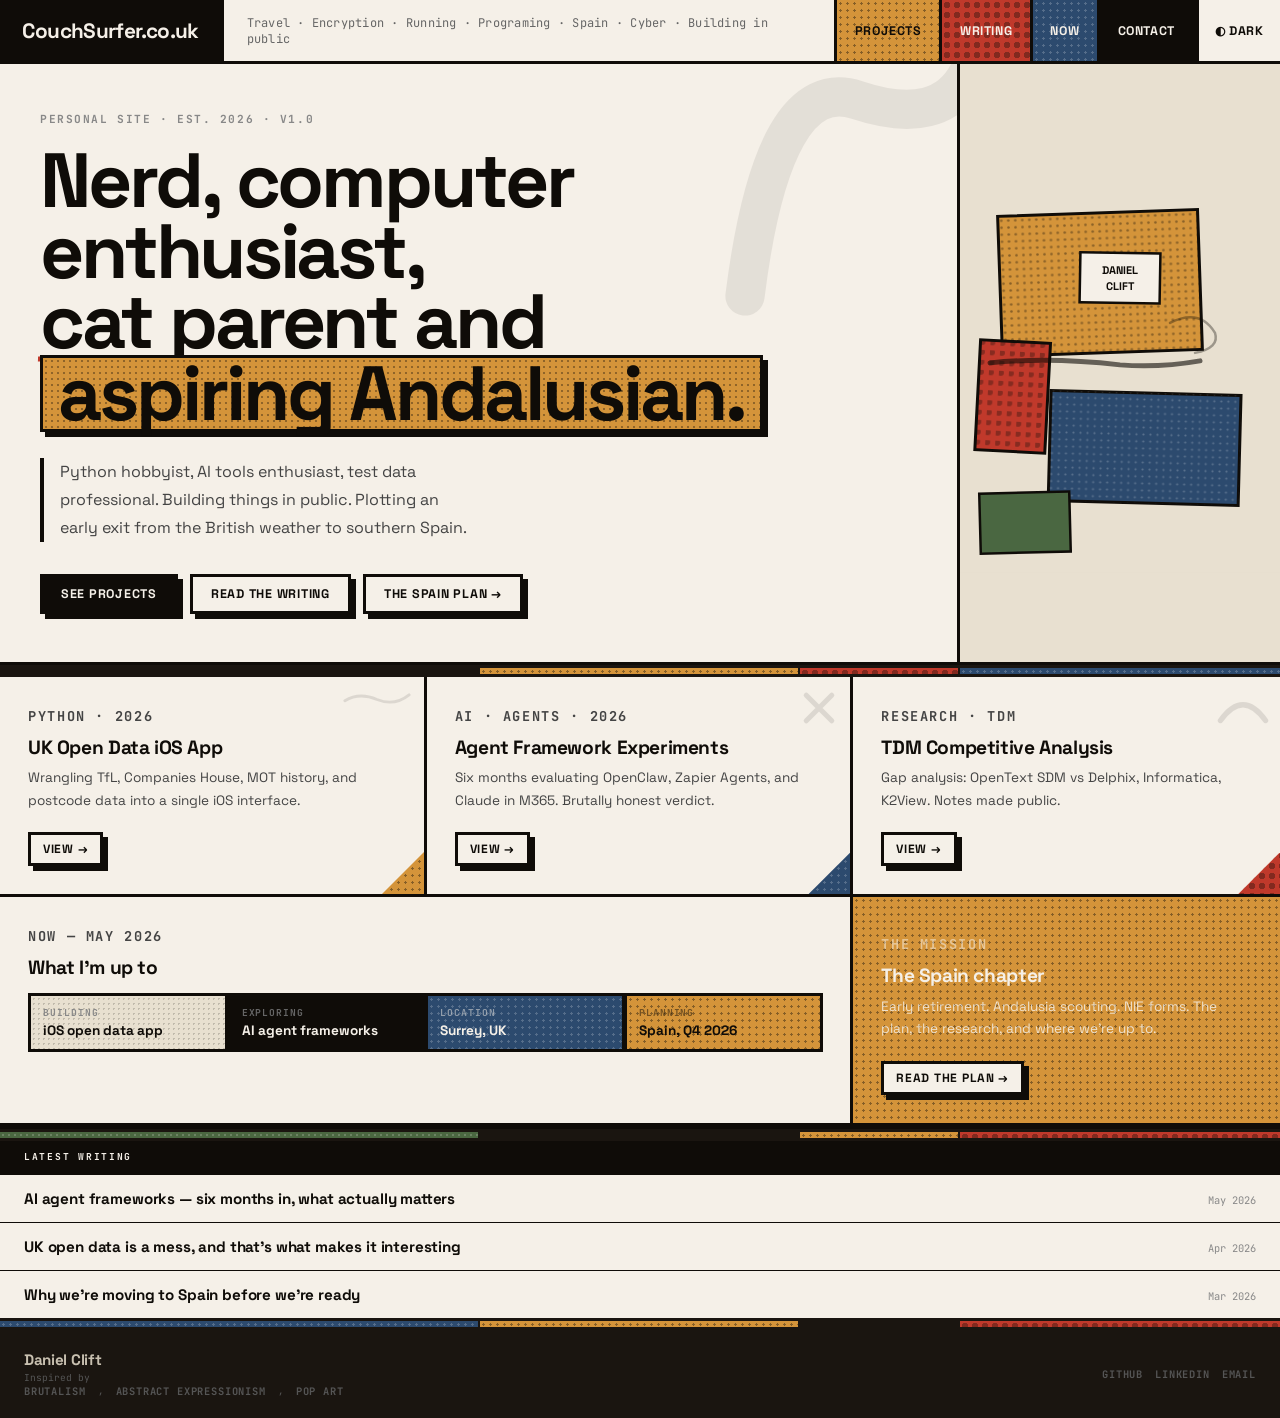
==== index.html @ bca0b0f8 "initial release" ====
<!DOCTYPE html>
<html lang="en">
<head>
<meta charset="UTF-8"><meta name="viewport" content="width=device-width,initial-scale=1">
<title>CouchSurfer.co.uk</title>
<link href="https://fonts.googleapis.com/css2?family=Space+Grotesk:wght@400;700;900&family=JetBrains+Mono:wght@400;700&display=swap" rel="stylesheet">
<style>
*,*::before,*::after{box-sizing:border-box;margin:0;padding:0}
:root{--ink:#0f0c08;--ink2:#333;--ink3:#444;--ink4:#666;--ink5:#888;--bg:#f5f0e8;--bg2:#e8e0d0;--red:#c0392b;--ochre:#d4943a;--slate:#2c4a6e;--sage:#4a6741;--border:3px solid var(--ink);--shadow:5px 5px 0 var(--ink);--shadow-lg:8px 8px 0 var(--ink);--chrome:#1a1510;--chrome-t:#c8c0b0;}
.dark{--ink:#f5f0e8;--ink2:#ccc;--ink3:#bbb;--ink4:#999;--ink5:#777;--bg:#0f0c08;--bg2:#1a1510;--border:3px solid #f5f0e8;--shadow:5px 5px 0 #f5f0e8;--shadow-lg:8px 8px 0 #f5f0e8;--chrome:#000000;--chrome-t:#a09880;}
body{background:var(--bg);color:var(--ink);font-family:'Space Grotesk',sans-serif;transition:background 0.2s,color 0.2s;}
.mono{font-family:'JetBrains Mono',monospace;}
.bd-o{background-color:var(--ochre);background-image:radial-gradient(circle,rgba(15,12,8,0.4) 1.4px,transparent 1.4px);background-size:7px 7px;}
.bd-r{background-color:var(--red);background-image:radial-gradient(circle,rgba(15,12,8,0.35) 3px,transparent 3px);background-size:10px 10px;}
.bd-s{background-color:var(--slate);background-image:radial-gradient(circle,rgba(255,255,255,0.2) 1.3px,transparent 1.3px);background-size:7px 7px;}
.bd-g{background-color:var(--sage);background-image:radial-gradient(circle,rgba(255,255,255,0.18) 1.2px,transparent 1.2px);background-size:6px 6px;}
.bd-raw{background-color:var(--bg2);background-image:radial-gradient(circle,rgba(15,12,8,0.18) 1px,transparent 1px);background-size:5px 5px;}
.dark .bd-raw{background-image:radial-gradient(circle,rgba(245,240,232,0.18) 1px,transparent 1px);}
/* nav */
header{border-bottom:var(--border);display:grid;grid-template-columns:auto 1fr auto;align-items:stretch;min-height:64px;background:var(--bg);}
.h-name{font-size:1.3rem;font-weight:900;letter-spacing:-0.03em;padding:0 1.4rem;border-right:var(--border);display:flex;align-items:center;background:var(--ink);color:var(--bg);}
.h-sub{display:flex;align-items:center;padding:0 1.4rem;font-size:0.75rem;color:var(--ink4);font-family:'JetBrains Mono',monospace;letter-spacing:0.02em;border-right:var(--border);}
nav{display:flex;}
nav a{display:flex;align-items:center;height:100%;padding:0 1.1rem;font-size:0.78rem;font-weight:700;letter-spacing:0.05em;text-transform:uppercase;text-decoration:none;color:var(--ink);border-right:var(--border);transition:opacity 0.1s;}
nav a:hover{opacity:0.72;}
nav a.n1{background-color:var(--ochre);background-image:radial-gradient(circle,rgba(15,12,8,0.4) 1.4px,transparent 1.4px);background-size:7px 7px;}
nav a.n2{background-color:var(--red);background-image:radial-gradient(circle,rgba(15,12,8,0.35) 3px,transparent 3px);background-size:10px 10px;color:#f5f0e8;}
nav a.n3{background-color:var(--slate);background-image:radial-gradient(circle,rgba(255,255,255,0.2) 1.3px,transparent 1.3px);background-size:7px 7px;color:#f5f0e8;}
nav a.n4{background:var(--sage);color:#f5f0e8;}
nav a.n5{background:var(--ink);color:var(--bg);}
.dm-btn{display:flex;align-items:center;height:100%;padding:0 1rem;font-size:0.78rem;font-weight:700;letter-spacing:0.06em;text-transform:uppercase;background:transparent;border:none;border-left:var(--border);color:var(--ink);cursor:pointer;font-family:'Space Grotesk',sans-serif;transition:background 0.1s,color 0.1s;}
.dm-btn:hover{background:var(--ink);color:var(--bg);}
/* divider + footer — fixed dark */
.divider{display:grid;grid-template-columns:3fr 2fr 1fr 2fr;height:12px;border-top:3px solid var(--chrome);border-bottom:3px solid var(--chrome);}
.divider div{border-right:2px solid var(--chrome);}
.divider div:last-child{border-right:none;}
footer{display:flex;align-items:center;justify-content:space-between;flex-wrap:wrap;gap:1rem;padding:1.25rem 1.5rem;background:var(--chrome);}
.dark footer{background:#0f0c08;}
.f-name{font-size:0.95rem;font-weight:900;letter-spacing:-0.02em;color:var(--chrome-t);}
.f-meta{font-family:'JetBrains Mono',monospace;font-size:0.6rem;color:#555;margin-top:2px;}
.f-links{display:flex;gap:12px;}
.f-links a{font-family:'JetBrains Mono',monospace;font-size:0.65rem;font-weight:700;text-transform:uppercase;letter-spacing:0.08em;color:#555;text-decoration:none;}
.f-links a:hover{color:var(--ochre);}
/* buttons */
.btn{font-size:0.78rem;font-weight:700;text-transform:uppercase;letter-spacing:0.06em;padding:9px 18px;border:var(--border);box-shadow:var(--shadow);cursor:pointer;text-decoration:none;display:inline-block;transition:transform 0.1s,box-shadow 0.1s;background:var(--bg);color:var(--ink);}
.btn:hover{transform:translate(-2px,-2px);box-shadow:var(--shadow-lg);}
.btn:active{transform:translate(4px,4px);box-shadow:1px 1px 0 var(--ink);}
.btn-fill{background:var(--ink);color:var(--bg);}
.btn-fill:hover{background:var(--red);color:#f5f0e8;border-color:var(--red);}
/* tags */
.tag{display:inline-block;font-family:'JetBrains Mono',monospace;font-size:0.6rem;font-weight:700;text-transform:uppercase;letter-spacing:0.1em;padding:2px 8px;border:2px solid var(--ink);}
.tag-o{background:var(--ochre);color:var(--ink);}
.tag-s{background:var(--slate);color:#f5f0e8;}
.tag-g{background:var(--sage);color:#f5f0e8;}
.tag-r{background:var(--red);color:#f5f0e8;}
.tag-ink{background:var(--ink);color:var(--bg);}
/* hero */
.hero{display:grid;grid-template-columns:1fr 320px;min-height:420px;border-bottom:var(--border);}
.hero-left{padding:3rem 2.5rem;border-right:var(--border);background:var(--bg);position:relative;overflow:hidden;}
.hero-left::before{content:'';position:absolute;top:-20px;right:-40px;width:280px;height:280px;opacity:0.07;background-image:url("data:image/svg+xml,%3Csvg xmlns='http://www.w3.org/2000/svg' viewBox='0 0 200 200'%3E%3Cpath d='M20 180 Q40 20 100 40 Q160 60 180 20' stroke='%230f0c08' stroke-width='28' fill='none' stroke-linecap='round'/%3E%3C/svg%3E");background-size:contain;background-repeat:no-repeat;}
.hero-eyebrow{font-family:'JetBrains Mono',monospace;font-size:0.7rem;font-weight:700;letter-spacing:0.14em;text-transform:uppercase;color:var(--ink5);margin-bottom:1.2rem;}
.hero-h1{font-size:clamp(3rem,6vw,5rem);font-weight:900;line-height:0.92;letter-spacing:-0.04em;margin-bottom:1.5rem;color:var(--ink);}
.hero-h1 .u{position:relative;display:inline-block;}
.hero-h1 .u::after{content:'';position:absolute;bottom:-4px;left:-2px;right:-2px;height:5px;background:var(--red);transform:skewX(-3deg) rotate(-0.5deg);}
.hero-mark{display:inline-block;background-color:var(--ochre);background-image:radial-gradient(circle,rgba(15,12,8,0.35) 1.3px,transparent 1.3px);background-size:6px 6px;border:var(--border);padding:0 0.2em;box-shadow:var(--shadow);position:relative;top:-2px;color:var(--ink);}
.hero-body{font-size:1rem;line-height:1.75;color:var(--ink3);max-width:440px;margin-bottom:2rem;border-left:4px solid var(--ink);padding-left:1rem;}
.btn-row{display:flex;gap:12px;flex-wrap:wrap;}
.hero-right{position:relative;overflow:hidden;min-height:420px;background:var(--bg2);}
/* grid */
.grid{display:grid;grid-template-columns:repeat(3,1fr);border-bottom:var(--border);}
.cell{border-right:var(--border);border-bottom:var(--border);padding:1.75rem;background:var(--bg);position:relative;overflow:hidden;}
.cell:nth-child(3n){border-right:none;}
.cell-label{font-family:'JetBrains Mono',monospace;font-size:0.62rem;font-weight:700;letter-spacing:0.12em;text-transform:uppercase;color:var(--ink5);margin-bottom:0.6rem;}
.cell h2{font-size:1.2rem;font-weight:900;letter-spacing:-0.02em;line-height:1.1;margin-bottom:0.6rem;color:var(--ink);}
.cell p{font-size:0.85rem;line-height:1.65;color:var(--ink3);}
.corner-tri{position:absolute;bottom:-1px;right:-1px;width:44px;height:44px;clip-path:polygon(100% 0,100% 100%,0 100%);}
.cell-wide{grid-column:1/3;border-right:var(--border);}
.now-row{display:grid;grid-template-columns:repeat(4,1fr);margin-top:1rem;}
.now-item{border:var(--border);margin:-1px -1px 0 0;padding:10px 12px;position:relative;overflow:hidden;}
.now-k{font-family:'JetBrains Mono',monospace;font-size:0.6rem;font-weight:700;text-transform:uppercase;letter-spacing:0.1em;color:var(--ink5);margin-bottom:3px;}
.now-v{font-size:0.85rem;font-weight:700;color:var(--ink);}
.ni-ink{background:var(--ink);}
.ni-ink .now-k{color:var(--ink4);}
.ni-ink .now-v{color:var(--bg);}
.ni-slate .now-k{color:rgba(245,240,232,0.5);}
.ni-slate .now-v{color:#f5f0e8;}
.ni-ochre .now-k{color:rgba(15,12,8,0.5);}
.cell-spain{border-right:none;padding:0;position:relative;overflow:hidden;}
.cell-spain-inner{position:relative;z-index:1;padding:1.75rem;}
.cell-spain h2{color:#f5f0e8;}
.cell-spain p{color:rgba(245,240,232,0.85);font-size:0.85rem;line-height:1.65;margin-top:0.5rem;}
/* writing */
.sec-horiz{padding:9px 1.5rem;font-size:0.6rem;font-weight:700;letter-spacing:0.18em;text-transform:uppercase;color:var(--bg);background:var(--ink);border-bottom:var(--border);font-family:'JetBrains Mono',monospace;}
.post{display:flex;align-items:baseline;justify-content:space-between;gap:1rem;padding:14px 1.5rem;border-bottom:1.5px solid var(--ink);cursor:pointer;transition:background 0.1s;background:var(--bg);}
.post:last-child{border-bottom:none;}
.post:hover{background:var(--bg2);}
.post-t{font-size:0.95rem;font-weight:700;letter-spacing:-0.01em;color:var(--ink);}
.post-d{font-family:'JetBrains Mono',monospace;font-size:0.65rem;color:var(--ink5);white-space:nowrap;}
/* == responsive == */
html{background:#f5f0e8;}
html.dark{background:#0f0c08;}
body{max-width:1440px;margin:0 auto;}
@media(max-width:960px){header{grid-template-columns:auto 1fr;}.h-sub{display:none;}}
@media(max-width:768px){
  .hero{grid-template-columns:1fr;min-height:0;}
  .hero-right{display:none;}
  .grid{grid-template-columns:repeat(2,1fr);}
  .cell:nth-child(3n){border-right:var(--border);}
  .cell:nth-child(2n){border-right:none;}
  .cell-wide,.cell-spain{grid-column:1/3;}
}
@media(max-width:640px){
  header{display:flex;flex-wrap:wrap;}
  .h-name{flex:0 0 100%;border-right:none;border-bottom:var(--border);padding:1rem 1.4rem;}
  nav{flex:0 0 100%;overflow-x:auto;scrollbar-width:none;-webkit-overflow-scrolling:touch;}
  nav::-webkit-scrollbar{display:none;}
  nav a{height:44px;white-space:nowrap;flex-shrink:0;}
  .dm-btn{flex-shrink:0;}
  .hero-h1{font-size:clamp(2rem,8vw,3rem);}
  .grid{grid-template-columns:1fr;}
  .cell,.cell-wide,.cell-spain{grid-column:auto;border-right:none;}
  .cell:nth-child(3n){border-right:none;}
  .now-row{grid-template-columns:repeat(2,1fr);}
  .post{flex-direction:column;gap:4px;}
  .post-d{white-space:normal;}
}
</style>
</head>
<body>
<header>
  <div class="h-name"><a href="index.html" style="color:inherit;text-decoration:none;">CouchSurfer.co.uk</a></div>
  <div class="h-sub">Travel · Encryption · Running · Programing · Spain · Cyber · Building in public</div>
  <nav>
    <a href="projects.html" class="n1">Projects</a>
    <a href="writing.html" class="n2">Writing</a>
    <a href="now.html" class="n3">Now</a>
    <!-- <a href="spain.html" class="n4">Spain</a> -->
    <a href="about.html" class="n5">Contact</a>
    <button class="dm-btn" id="dmb" onclick="toggleDark()">&#9680; Dark</button>
  </nav>
</header>

<section class="hero">
  <div class="hero-left">
    <p class="hero-eyebrow">Personal site · Est. 2026 · v1.0</p>
    <h1 class="hero-h1">Nerd, computer enthusiast,<br><span class="u">cat</span> parent and<br><span class="hero-mark">aspiring Andalusian.</span></h1>
    <p class="hero-body">Python hobbyist, AI tools enthusiast, test data professional. Building things in public. Plotting an early exit from the British weather to southern Spain.</p>
    <div class="btn-row">
      <a href="projects.html" class="btn btn-fill">See projects</a>
      <a href="writing.html" class="btn">Read the writing</a>
      <a href="spain.html" class="btn">The Spain plan →</a>
    </div>
  </div>
  <div class="hero-right">
    <svg viewBox="0 0 320 420" xmlns="http://www.w3.org/2000/svg" style="position:absolute;inset:0;width:100%;height:100%;">
      <defs>
        <pattern id="po" x="0" y="0" width="7" height="7" patternUnits="userSpaceOnUse"><circle cx="1.5" cy="1.5" r="1.3" fill="rgba(15,12,8,0.38)"/></pattern>
        <pattern id="ps" x="0" y="0" width="7" height="7" patternUnits="userSpaceOnUse"><circle cx="1.5" cy="1.5" r="1.1" fill="rgba(255,255,255,0.22)"/></pattern>
        <pattern id="pr" x="0" y="0" width="10" height="10" patternUnits="userSpaceOnUse"><circle cx="2" cy="2" r="3" fill="rgba(15,12,8,0.32)"/></pattern>
      </defs>
      <rect width="320" height="420" fill="#e8e0d0"/>
      <g transform="rotate(-2 140 130)"><rect x="40" y="60" width="200" height="140" fill="#d4943a" stroke="#0f0c08" stroke-width="3"/><rect x="40" y="60" width="200" height="140" fill="url(#po)"/></g>
      <g transform="rotate(1.5 180 280)"><rect x="90" y="240" width="190" height="110" fill="#2c4a6e" stroke="#0f0c08" stroke-width="3"/><rect x="90" y="240" width="190" height="110" fill="url(#ps)"/></g>
      <g transform="rotate(3 80 200)"><rect x="20" y="190" width="70" height="110" fill="#c0392b" stroke="#0f0c08" stroke-width="3"/><rect x="20" y="190" width="70" height="110" fill="url(#pr)"/></g>
      <path d="M30 210 Q90 204 160 212 Q200 215 240 208" fill="none" stroke="#0f0c08" stroke-width="5" stroke-linecap="round" opacity="0.6"/>
      <rect x="120" y="100" width="80" height="50" fill="#f5f0e8" stroke="#0f0c08" stroke-width="2.5" transform="rotate(1 160 125)"/>
      <text x="160" y="121" font-family="'Space Grotesk',sans-serif" font-size="11" font-weight="900" fill="#0f0c08" text-anchor="middle">DANIEL</text>
      <text x="160" y="137" font-family="'Space Grotesk',sans-serif" font-size="11" font-weight="900" fill="#0f0c08" text-anchor="middle">CLIFT</text>
      <g transform="rotate(-1.5 55 370)"><rect x="20" y="340" width="90" height="60" fill="#4a6741" stroke="#0f0c08" stroke-width="2.5"/></g>
      <path d="M210 170 Q240 155 255 180 Q260 195 235 200" fill="none" stroke="#0f0c08" stroke-width="2.5" stroke-linecap="round" opacity="0.35"/>
    </svg>
  </div>
</section>

<div class="divider"><div style="background:var(--chrome);"></div><div class="bd-o"></div><div class="bd-r"></div><div class="bd-s"></div></div>

<div class="grid">
  <div class="cell">
    <div class="corner-tri bd-o"></div>
    <svg style="position:absolute;top:12px;right:12px;width:70px;opacity:0.1;" viewBox="0 0 120 30" xmlns="http://www.w3.org/2000/svg"><path d="M5 20 Q30 5 60 18 Q90 30 115 10" fill="none" stroke="#0f0c08" stroke-width="5" stroke-linecap="round"/></svg>
    <p class="cell-label">Python · 2026</p>
    <h2>UK Open Data iOS App</h2>
    <p>Wrangling TfL, Companies House, MOT history, and postcode data into a single iOS interface.</p>
    <a href="projects.html" class="btn" style="margin-top:1.25rem;font-size:0.75rem;padding:6px 12px;">View →</a>
  </div>
  <div class="cell">
    <div class="corner-tri bd-s"></div>
    <svg style="position:absolute;top:14px;right:14px;width:34px;opacity:0.1;" viewBox="0 0 40 40" xmlns="http://www.w3.org/2000/svg"><path d="M5 5 L35 35 M35 5 L5 35" stroke="#0f0c08" stroke-width="6" stroke-linecap="round"/></svg>
    <p class="cell-label">AI · Agents · 2026</p>
    <h2>Agent Framework Experiments</h2>
    <p>Six months evaluating OpenClaw, Zapier Agents, and Claude in M365. Brutally honest verdict.</p>
    <a href="projects.html" class="btn" style="margin-top:1.25rem;font-size:0.75rem;padding:6px 12px;">View →</a>
  </div>
  <div class="cell">
    <div class="corner-tri bd-r"></div>
    <svg style="position:absolute;top:12px;right:10px;width:54px;opacity:0.1;" viewBox="0 0 60 40" xmlns="http://www.w3.org/2000/svg"><path d="M5 35 Q30 0 55 35" fill="none" stroke="#0f0c08" stroke-width="6" stroke-linecap="round"/></svg>
    <p class="cell-label">Research · TDM</p>
    <h2>TDM Competitive Analysis</h2>
    <p>Gap analysis: OpenText SDM vs Delphix, Informatica, K2View. Notes made public.</p>
    <a href="projects.html" class="btn" style="margin-top:1.25rem;font-size:0.75rem;padding:6px 12px;">View →</a>
  </div>

  <div class="cell cell-wide">
    <p class="cell-label">Now — May 2026</p>
    <h2>What I'm up to</h2>
    <div class="now-row">
      <div class="now-item bd-raw"><div class="now-k">Building</div><div class="now-v">iOS open data app</div></div>
      <div class="now-item ni-ink"><div class="now-k">Exploring</div><div class="now-v">AI agent frameworks</div></div>
      <div class="now-item ni-slate bd-s"><div class="now-k">Location</div><div class="now-v">Surrey, UK</div></div>
      <div class="now-item ni-ochre bd-o"><div class="now-k">Planning</div><div class="now-v">Spain, Q4 2026</div></div>
    </div>
  </div>
  <div class="cell cell-spain">
    <div class="bd-o" style="position:absolute;inset:0;"></div>
    <div class="cell-spain-inner">
      <p class="cell-label" style="color:rgba(245,240,232,0.55);">The mission</p>
      <h2>The Spain chapter</h2>
      <p>Early retirement. Andalusia scouting. NIE forms. The plan, the research, and where we're up to.</p>
      <a href="spain.html" class="btn" style="margin-top:1.25rem;font-size:0.75rem;padding:6px 12px;background:#f5f0e8;color:#0f0c08;border-color:#0f0c08;">Read the plan →</a>
    </div>
  </div>
</div>

<div class="divider"><div class="bd-g"></div><div style="background:var(--chrome);"></div><div class="bd-o"></div><div class="bd-r"></div></div>

<section>
  <div class="sec-horiz">Latest writing</div>
  <div class="post"><span class="post-t">AI agent frameworks — six months in, what actually matters</span><span class="post-d">May 2026</span></div>
  <div class="post"><span class="post-t">UK open data is a mess, and that's what makes it interesting</span><span class="post-d">Apr 2026</span></div>
  <div class="post"><span class="post-t">Why we're moving to Spain before we're ready</span><span class="post-d">Mar 2026</span></div>
</section>

<div class="divider"><div class="bd-s"></div><div class="bd-o"></div><div style="background:var(--chrome);"></div><div class="bd-r"></div></div>

<footer>
  <div>
    <div class="f-name">Daniel Clift</div>
    <div class="f-meta">Inspired by <span class="f-links"><a href="https://en.wikipedia.org/wiki/Brutalist_architecture">Brutalism</a>, <a href="https://en.wikipedia.org/wiki/Abstract_expressionism">Abstract expressionism</a>, <a href="https://en.wikipedia.org/wiki/Pop_art">Pop art</a></span></div>
  </div>
  <div class="f-links"><a href="https://github.com/moomindc?tab=repositories">GitHub</a><a href="https://www.linkedin.com/in/danielclift/">LinkedIn</a><a href="mailto:dan@couchsurfer.co.uk">Email</a></div>
</footer>

<script>function toggleDark(){const d=document.body.classList.toggle('dark');document.documentElement.classList.toggle('dark',d);document.getElementById('dmb').textContent=d?'◑ Light':'◐ Dark';}</script>
</body>
</html>
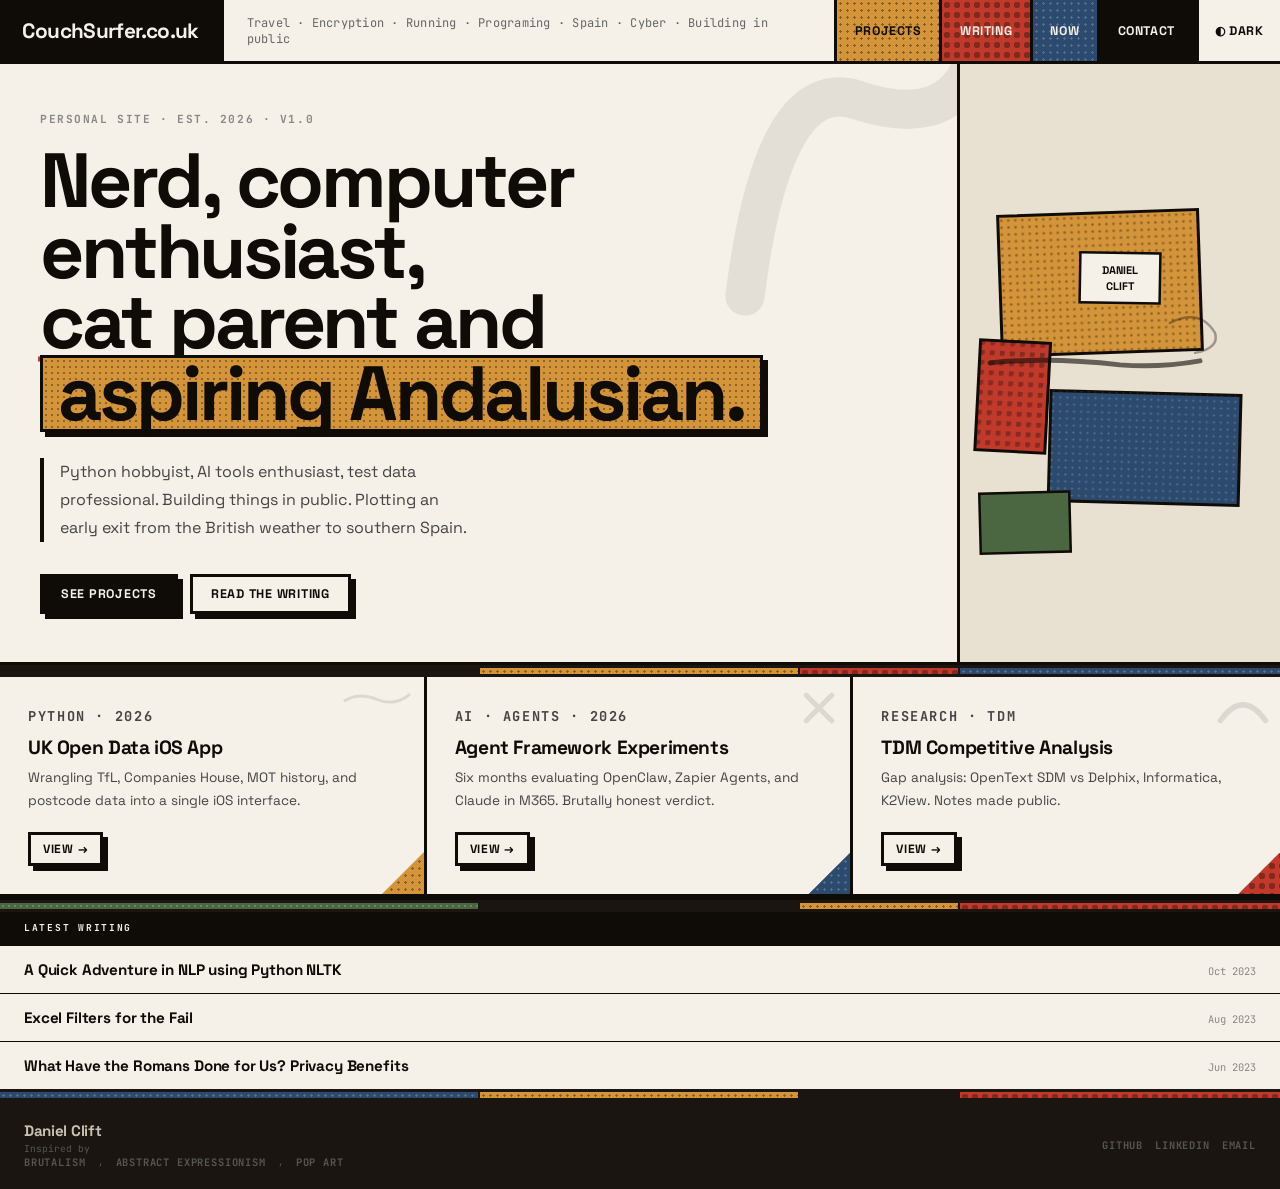
==== commit f3bd6a9d: "index.html" ====
--- a/index.html
+++ b/index.html
@@ -148,7 +148,6 @@
     <div class="btn-row">
       <a href="projects.html" class="btn btn-fill">See projects</a>
       <a href="writing.html" class="btn">Read the writing</a>
-      <a href="spain.html" class="btn">The Spain plan →</a>
     </div>
   </div>
   <div class="hero-right">
@@ -200,34 +199,15 @@
     <a href="projects.html" class="btn" style="margin-top:1.25rem;font-size:0.75rem;padding:6px 12px;">View →</a>
   </div>
 
-  <div class="cell cell-wide">
-    <p class="cell-label">Now — May 2026</p>
-    <h2>What I'm up to</h2>
-    <div class="now-row">
-      <div class="now-item bd-raw"><div class="now-k">Building</div><div class="now-v">iOS open data app</div></div>
-      <div class="now-item ni-ink"><div class="now-k">Exploring</div><div class="now-v">AI agent frameworks</div></div>
-      <div class="now-item ni-slate bd-s"><div class="now-k">Location</div><div class="now-v">Surrey, UK</div></div>
-      <div class="now-item ni-ochre bd-o"><div class="now-k">Planning</div><div class="now-v">Spain, Q4 2026</div></div>
-    </div>
-  </div>
-  <div class="cell cell-spain">
-    <div class="bd-o" style="position:absolute;inset:0;"></div>
-    <div class="cell-spain-inner">
-      <p class="cell-label" style="color:rgba(245,240,232,0.55);">The mission</p>
-      <h2>The Spain chapter</h2>
-      <p>Early retirement. Andalusia scouting. NIE forms. The plan, the research, and where we're up to.</p>
-      <a href="spain.html" class="btn" style="margin-top:1.25rem;font-size:0.75rem;padding:6px 12px;background:#f5f0e8;color:#0f0c08;border-color:#0f0c08;">Read the plan →</a>
-    </div>
-  </div>
 </div>
 
 <div class="divider"><div class="bd-g"></div><div style="background:var(--chrome);"></div><div class="bd-o"></div><div class="bd-r"></div></div>
 
 <section>
   <div class="sec-horiz">Latest writing</div>
-  <div class="post"><span class="post-t">AI agent frameworks — six months in, what actually matters</span><span class="post-d">May 2026</span></div>
-  <div class="post"><span class="post-t">UK open data is a mess, and that's what makes it interesting</span><span class="post-d">Apr 2026</span></div>
-  <div class="post"><span class="post-t">Why we're moving to Spain before we're ready</span><span class="post-d">Mar 2026</span></div>
+  <a href="https://www.linkedin.com/pulse/quick-adventure-nlp-natural-language-processing-using-daniel-clift/?trackingId=JUbQbHIIZ3AJK99BH7cL3A%3D%3D" class="post" style="text-decoration:none;"><span class="post-t">A Quick Adventure in NLP using Python NLTK</span><span class="post-d">Oct 2023</span></a>
+  <a href="https://community.opentext.com/cybersec/b/cybersecurity-blog/posts/excel-filters-for-the-fail" class="post" style="text-decoration:none;"><span class="post-t">Excel Filters for the Fail</span><span class="post-d">Aug 2023</span></a>
+  <a href="https://community.opentext.com/cybersec/b/cybersecurity-blog/posts/what-have-the-romans-done-for-us-an-overview-of-privacy-benefits" class="post" style="text-decoration:none;"><span class="post-t">What Have the Romans Done for Us? Privacy Benefits</span><span class="post-d">Jun 2023</span></a>
 </section>
 
 <div class="divider"><div class="bd-s"></div><div class="bd-o"></div><div style="background:var(--chrome);"></div><div class="bd-r"></div></div>
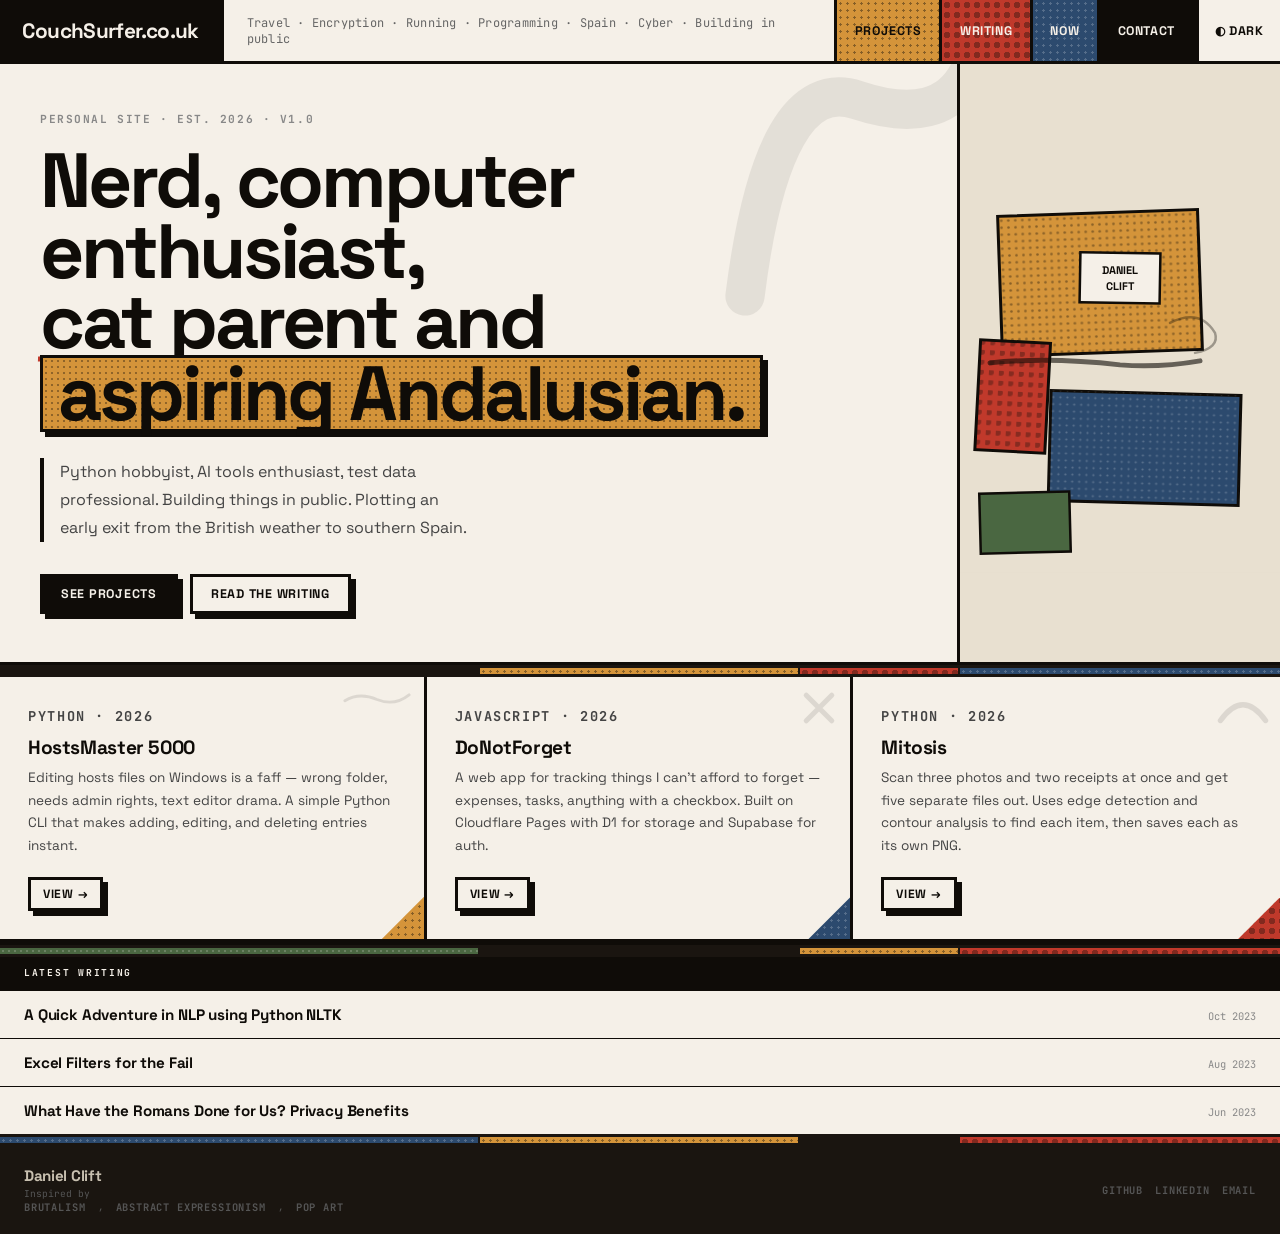
==== commit 99683e9f: "added Mitosis and changed homepage" ====
--- a/index.html
+++ b/index.html
@@ -129,7 +129,7 @@
 <body>
 <header>
   <div class="h-name"><a href="index.html" style="color:inherit;text-decoration:none;">CouchSurfer.co.uk</a></div>
-  <div class="h-sub">Travel · Encryption · Running · Programing · Spain · Cyber · Building in public</div>
+  <div class="h-sub">Travel · Encryption · Running · Programming · Spain · Cyber · Building in public</div>
   <nav>
     <a href="projects.html" class="n1">Projects</a>
     <a href="writing.html" class="n2">Writing</a>
@@ -178,24 +178,24 @@
     <div class="corner-tri bd-o"></div>
     <svg style="position:absolute;top:12px;right:12px;width:70px;opacity:0.1;" viewBox="0 0 120 30" xmlns="http://www.w3.org/2000/svg"><path d="M5 20 Q30 5 60 18 Q90 30 115 10" fill="none" stroke="#0f0c08" stroke-width="5" stroke-linecap="round"/></svg>
     <p class="cell-label">Python · 2026</p>
-    <h2>UK Open Data iOS App</h2>
-    <p>Wrangling TfL, Companies House, MOT history, and postcode data into a single iOS interface.</p>
+    <h2>HostsMaster 5000</h2>
+    <p>Editing hosts files on Windows is a faff — wrong folder, needs admin rights, text editor drama. A simple Python CLI that makes adding, editing, and deleting entries instant.</p>
     <a href="projects.html" class="btn" style="margin-top:1.25rem;font-size:0.75rem;padding:6px 12px;">View →</a>
   </div>
   <div class="cell">
     <div class="corner-tri bd-s"></div>
     <svg style="position:absolute;top:14px;right:14px;width:34px;opacity:0.1;" viewBox="0 0 40 40" xmlns="http://www.w3.org/2000/svg"><path d="M5 5 L35 35 M35 5 L5 35" stroke="#0f0c08" stroke-width="6" stroke-linecap="round"/></svg>
-    <p class="cell-label">AI · Agents · 2026</p>
-    <h2>Agent Framework Experiments</h2>
-    <p>Six months evaluating OpenClaw, Zapier Agents, and Claude in M365. Brutally honest verdict.</p>
+    <p class="cell-label">JavaScript · 2026</p>
+    <h2>DoNotForget</h2>
+    <p>A web app for tracking things I can't afford to forget — expenses, tasks, anything with a checkbox. Built on Cloudflare Pages with D1 for storage and Supabase for auth.</p>
     <a href="projects.html" class="btn" style="margin-top:1.25rem;font-size:0.75rem;padding:6px 12px;">View →</a>
   </div>
   <div class="cell">
     <div class="corner-tri bd-r"></div>
     <svg style="position:absolute;top:12px;right:10px;width:54px;opacity:0.1;" viewBox="0 0 60 40" xmlns="http://www.w3.org/2000/svg"><path d="M5 35 Q30 0 55 35" fill="none" stroke="#0f0c08" stroke-width="6" stroke-linecap="round"/></svg>
-    <p class="cell-label">Research · TDM</p>
-    <h2>TDM Competitive Analysis</h2>
-    <p>Gap analysis: OpenText SDM vs Delphix, Informatica, K2View. Notes made public.</p>
+    <p class="cell-label">Python · 2026</p>
+    <h2>Mitosis</h2>
+    <p>Scan three photos and two receipts at once and get five separate files out. Uses edge detection and contour analysis to find each item, then saves each as its own PNG.</p>
     <a href="projects.html" class="btn" style="margin-top:1.25rem;font-size:0.75rem;padding:6px 12px;">View →</a>
   </div>
 
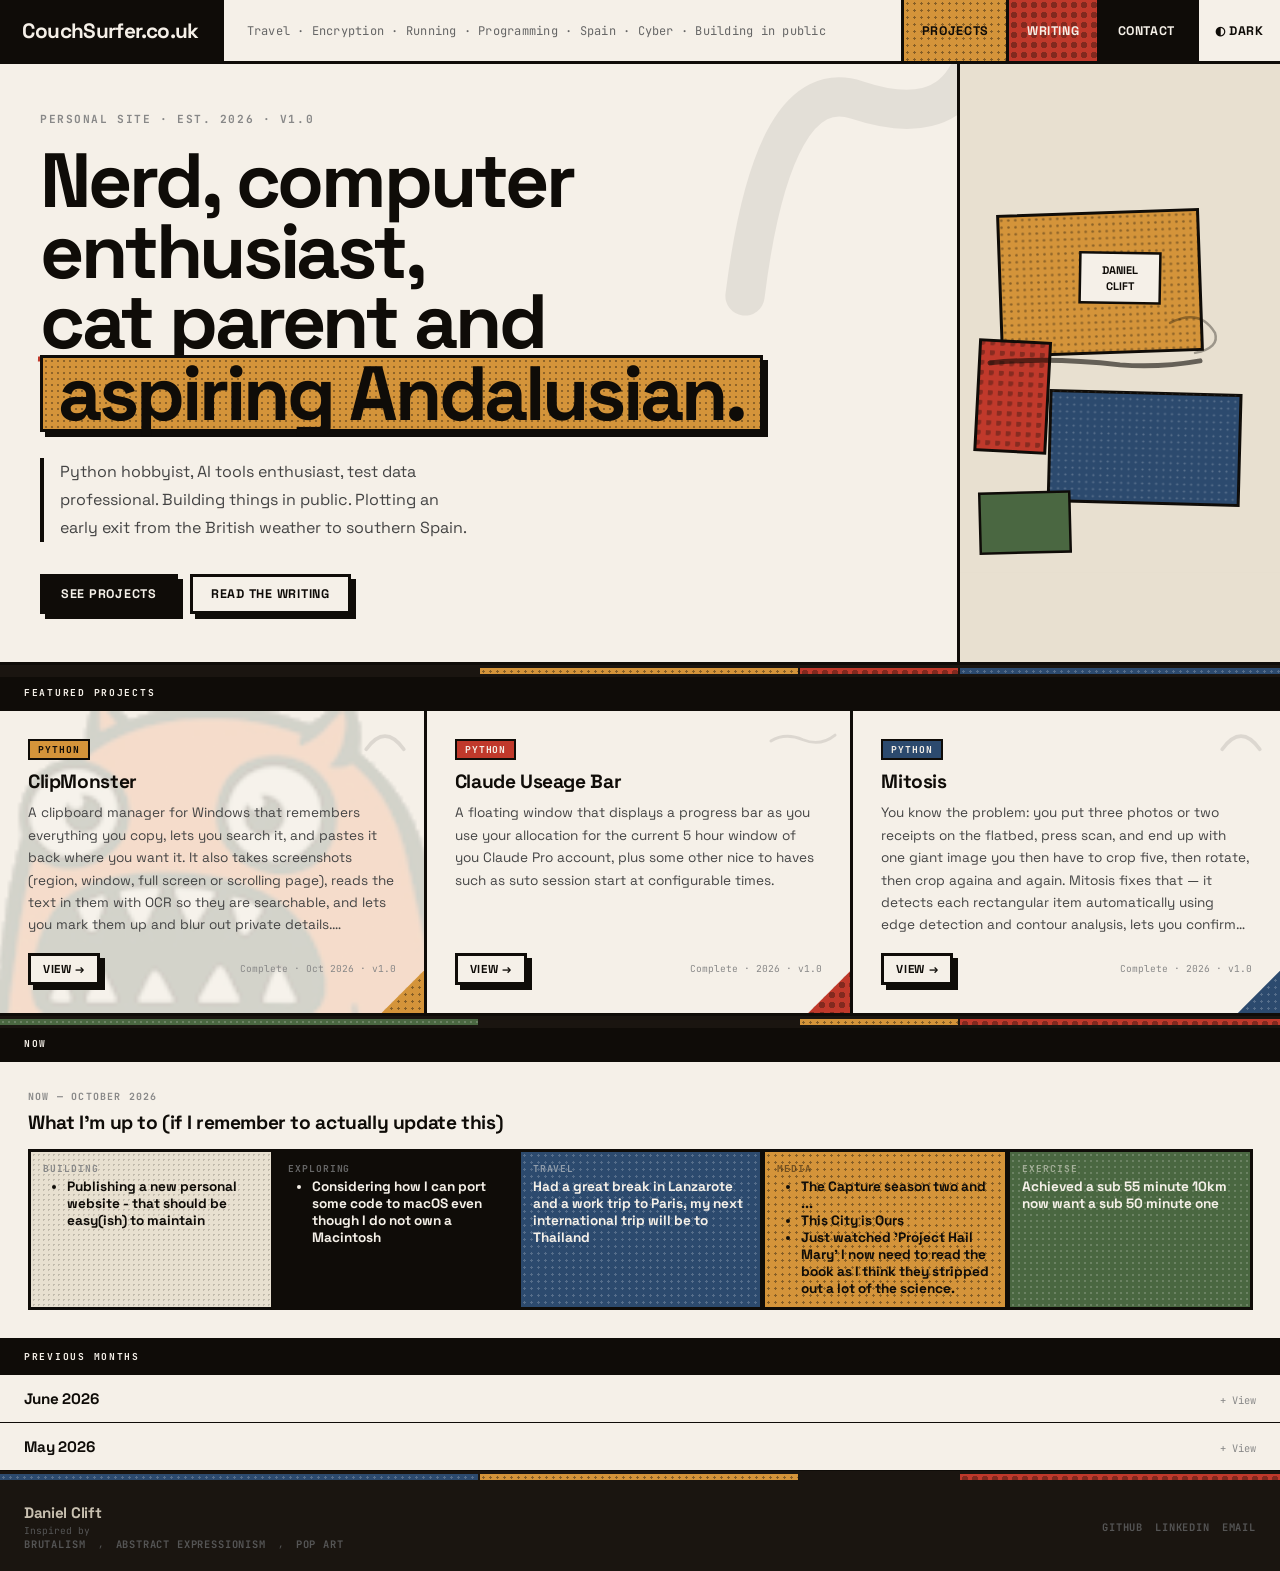
==== commit b5265c53: "Rebuild site from scratch Co-Authored-By: Claude Sonnet 5.5 <noreply@anthropic.com>" ====
--- a/index.html
+++ b/index.html
@@ -66,29 +66,6 @@
 .hero-body{font-size:1rem;line-height:1.75;color:var(--ink3);max-width:440px;margin-bottom:2rem;border-left:4px solid var(--ink);padding-left:1rem;}
 .btn-row{display:flex;gap:12px;flex-wrap:wrap;}
 .hero-right{position:relative;overflow:hidden;min-height:420px;background:var(--bg2);}
-/* grid */
-.grid{display:grid;grid-template-columns:repeat(3,1fr);border-bottom:var(--border);}
-.cell{border-right:var(--border);border-bottom:var(--border);padding:1.75rem;background:var(--bg);position:relative;overflow:hidden;}
-.cell:nth-child(3n){border-right:none;}
-.cell-label{font-family:'JetBrains Mono',monospace;font-size:0.62rem;font-weight:700;letter-spacing:0.12em;text-transform:uppercase;color:var(--ink5);margin-bottom:0.6rem;}
-.cell h2{font-size:1.2rem;font-weight:900;letter-spacing:-0.02em;line-height:1.1;margin-bottom:0.6rem;color:var(--ink);}
-.cell p{font-size:0.85rem;line-height:1.65;color:var(--ink3);}
-.corner-tri{position:absolute;bottom:-1px;right:-1px;width:44px;height:44px;clip-path:polygon(100% 0,100% 100%,0 100%);}
-.cell-wide{grid-column:1/3;border-right:var(--border);}
-.now-row{display:grid;grid-template-columns:repeat(4,1fr);margin-top:1rem;}
-.now-item{border:var(--border);margin:-1px -1px 0 0;padding:10px 12px;position:relative;overflow:hidden;}
-.now-k{font-family:'JetBrains Mono',monospace;font-size:0.6rem;font-weight:700;text-transform:uppercase;letter-spacing:0.1em;color:var(--ink5);margin-bottom:3px;}
-.now-v{font-size:0.85rem;font-weight:700;color:var(--ink);}
-.ni-ink{background:var(--ink);}
-.ni-ink .now-k{color:var(--ink4);}
-.ni-ink .now-v{color:var(--bg);}
-.ni-slate .now-k{color:rgba(245,240,232,0.5);}
-.ni-slate .now-v{color:#f5f0e8;}
-.ni-ochre .now-k{color:rgba(15,12,8,0.5);}
-.cell-spain{border-right:none;padding:0;position:relative;overflow:hidden;}
-.cell-spain-inner{position:relative;z-index:1;padding:1.75rem;}
-.cell-spain h2{color:#f5f0e8;}
-.cell-spain p{color:rgba(245,240,232,0.85);font-size:0.85rem;line-height:1.65;margin-top:0.5rem;}
 /* writing */
 .sec-horiz{padding:9px 1.5rem;font-size:0.6rem;font-weight:700;letter-spacing:0.18em;text-transform:uppercase;color:var(--bg);background:var(--ink);border-bottom:var(--border);font-family:'JetBrains Mono',monospace;}
 .post{display:flex;align-items:baseline;justify-content:space-between;gap:1rem;padding:14px 1.5rem;border-bottom:1.5px solid var(--ink);cursor:pointer;transition:background 0.1s;background:var(--bg);}
@@ -104,10 +81,6 @@
 @media(max-width:768px){
   .hero{grid-template-columns:1fr;min-height:0;}
   .hero-right{display:none;}
-  .grid{grid-template-columns:repeat(2,1fr);}
-  .cell:nth-child(3n){border-right:var(--border);}
-  .cell:nth-child(2n){border-right:none;}
-  .cell-wide,.cell-spain{grid-column:1/3;}
 }
 @media(max-width:640px){
   header{display:flex;flex-wrap:wrap;}
@@ -117,14 +90,12 @@
   nav a{height:44px;white-space:nowrap;flex-shrink:0;}
   .dm-btn{flex-shrink:0;}
   .hero-h1{font-size:clamp(2rem,8vw,3rem);}
-  .grid{grid-template-columns:1fr;}
-  .cell,.cell-wide,.cell-spain{grid-column:auto;border-right:none;}
-  .cell:nth-child(3n){border-right:none;}
-  .now-row{grid-template-columns:repeat(2,1fr);}
   .post{flex-direction:column;gap:4px;}
   .post-d{white-space:normal;}
 }
 </style>
+<link rel="stylesheet" href="projects.css?v=2">
+<link rel="stylesheet" href="now.css?v=2">
 </head>
 <body>
 <header>
@@ -133,7 +104,6 @@
   <nav>
     <a href="projects.html" class="n1">Projects</a>
     <a href="writing.html" class="n2">Writing</a>
-    <a href="now.html" class="n3">Now</a>
     <!-- <a href="spain.html" class="n4">Spain</a> -->
     <a href="about.html" class="n5">Contact</a>
     <button class="dm-btn" id="dmb" onclick="toggleDark()">&#9680; Dark</button>
@@ -173,41 +143,17 @@
 
 <div class="divider"><div style="background:var(--chrome);"></div><div class="bd-o"></div><div class="bd-r"></div><div class="bd-s"></div></div>
 
-<div class="grid">
-  <div class="cell">
-    <div class="corner-tri bd-o"></div>
-    <svg style="position:absolute;top:12px;right:12px;width:70px;opacity:0.1;" viewBox="0 0 120 30" xmlns="http://www.w3.org/2000/svg"><path d="M5 20 Q30 5 60 18 Q90 30 115 10" fill="none" stroke="#0f0c08" stroke-width="5" stroke-linecap="round"/></svg>
-    <p class="cell-label">Python · 2026</p>
-    <h2>HostsMaster 5000</h2>
-    <p>Editing hosts files on Windows is a faff — wrong folder, needs admin rights, text editor drama. A simple Python CLI that makes adding, editing, and deleting entries instant.</p>
-    <a href="projects.html" class="btn" style="margin-top:1.25rem;font-size:0.75rem;padding:6px 12px;">View →</a>
-  </div>
-  <div class="cell">
-    <div class="corner-tri bd-s"></div>
-    <svg style="position:absolute;top:14px;right:14px;width:34px;opacity:0.1;" viewBox="0 0 40 40" xmlns="http://www.w3.org/2000/svg"><path d="M5 5 L35 35 M35 5 L5 35" stroke="#0f0c08" stroke-width="6" stroke-linecap="round"/></svg>
-    <p class="cell-label">JavaScript · 2026</p>
-    <h2>DoNotForget</h2>
-    <p>A web app for tracking things I can't afford to forget — expenses, tasks, anything with a checkbox. Built on Cloudflare Pages with D1 for storage and Supabase for auth.</p>
-    <a href="projects.html" class="btn" style="margin-top:1.25rem;font-size:0.75rem;padding:6px 12px;">View →</a>
-  </div>
-  <div class="cell">
-    <div class="corner-tri bd-r"></div>
-    <svg style="position:absolute;top:12px;right:10px;width:54px;opacity:0.1;" viewBox="0 0 60 40" xmlns="http://www.w3.org/2000/svg"><path d="M5 35 Q30 0 55 35" fill="none" stroke="#0f0c08" stroke-width="6" stroke-linecap="round"/></svg>
-    <p class="cell-label">Python · 2026</p>
-    <h2>Mitosis</h2>
-    <p>Scan three photos and two receipts at once and get five separate files out. Uses edge detection and contour analysis to find each item, then saves each as its own PNG.</p>
-    <a href="projects.html" class="btn" style="margin-top:1.25rem;font-size:0.75rem;padding:6px 12px;">View →</a>
-  </div>
-
-</div>
+<section>
+  <div class="sec-horiz">Featured projects</div>
+  <div class="proj-grid" id="grid" data-mode="featured" aria-live="polite"><p class="proj-empty">Loading projects…</p></div>
+</section>
 
 <div class="divider"><div class="bd-g"></div><div style="background:var(--chrome);"></div><div class="bd-o"></div><div class="bd-r"></div></div>
 
-<section>
-  <div class="sec-horiz">Latest writing</div>
-  <a href="https://www.linkedin.com/pulse/quick-adventure-nlp-natural-language-processing-using-daniel-clift/?trackingId=JUbQbHIIZ3AJK99BH7cL3A%3D%3D" class="post" style="text-decoration:none;"><span class="post-t">A Quick Adventure in NLP using Python NLTK</span><span class="post-d">Oct 2023</span></a>
-  <a href="https://community.opentext.com/cybersec/b/cybersecurity-blog/posts/excel-filters-for-the-fail" class="post" style="text-decoration:none;"><span class="post-t">Excel Filters for the Fail</span><span class="post-d">Aug 2023</span></a>
-  <a href="https://community.opentext.com/cybersec/b/cybersecurity-blog/posts/what-have-the-romans-done-for-us-an-overview-of-privacy-benefits" class="post" style="text-decoration:none;"><span class="post-t">What Have the Romans Done for Us? Privacy Benefits</span><span class="post-d">Jun 2023</span></a>
+<section id="now">
+  <div class="sec-horiz">Now</div>
+  <div class="now-sec" id="now-current"></div>
+  <div id="now-archive"></div>
 </section>
 
 <div class="divider"><div class="bd-s"></div><div class="bd-o"></div><div style="background:var(--chrome);"></div><div class="bd-r"></div></div>
@@ -220,6 +166,8 @@
   <div class="f-links"><a href="https://github.com/moomindc?tab=repositories">GitHub</a><a href="https://www.linkedin.com/in/danielclift/">LinkedIn</a><a href="mailto:dan@couchsurfer.co.uk">Email</a></div>
 </footer>
 
+<script src="projects.js?v=3"></script>
+<script src="now.js?v=2"></script>
 <script>function toggleDark(){const d=document.body.classList.toggle('dark');document.documentElement.classList.toggle('dark',d);document.getElementById('dmb').textContent=d?'◑ Light':'◐ Dark';}</script>
 </body>
 </html>
--- a/projects.css
+++ b/projects.css
@@ -0,0 +1,41 @@
+/* Project cards + filters (used by index.html and projects.html). Relies on the page's :root colour variables. */
+.filter-bar{display:flex;align-items:stretch;border-bottom:var(--border);background:var(--bg);flex-wrap:wrap;}
+.filter-label{font-family:'JetBrains Mono',monospace;font-size:0.6rem;font-weight:700;letter-spacing:0.14em;text-transform:uppercase;color:var(--ink5);padding:10px 1.2rem;border-right:var(--border);display:flex;align-items:center;}
+.fb{font-family:'JetBrains Mono',monospace;font-size:0.65rem;font-weight:700;text-transform:uppercase;letter-spacing:0.08em;padding:10px 1rem;border:none;border-right:var(--border);background:var(--bg);color:var(--ink4);cursor:pointer;transition:background 0.1s,color 0.1s;}
+.fb:hover,.fb.on{background:var(--ink);color:var(--bg);}
+.fb:focus-visible,.proj-btn:focus-visible{outline:3px solid var(--red);outline-offset:-3px;}
+
+.proj-grid{display:grid;grid-template-columns:1fr 1fr;}
+.proj-grid[data-mode="featured"]{grid-template-columns:repeat(3,1fr);}
+.proj-card{border-right:var(--border);border-bottom:var(--border);padding:1.75rem;background:var(--bg);position:relative;overflow:hidden;transition:background 0.1s;display:flex;}
+.proj-card:hover{background:var(--bg2);}
+.proj-grid>.proj-card:nth-child(2n){border-right:none;}
+.proj-grid[data-mode="featured"]>.proj-card:nth-child(2n){border-right:var(--border);}
+.proj-grid[data-mode="featured"]>.proj-card:nth-child(3n){border-right:none;}
+.proj-body{position:relative;z-index:1;display:flex;flex-direction:column;flex:1;min-width:0;}
+.proj-head{display:flex;align-items:center;gap:12px;margin:0.6rem 0 0.5rem;}
+.proj-head h3{font-size:1.2rem;font-weight:900;letter-spacing:-0.02em;color:var(--ink);overflow-wrap:anywhere;}
+.proj-icon{width:56px;height:56px;object-fit:contain;border:var(--border);background:var(--bg2);flex:none;}
+.proj-desc{font-size:0.85rem;line-height:1.65;color:var(--ink3);}
+.proj-grid[data-mode="featured"] .proj-desc{display:-webkit-box;-webkit-line-clamp:6;-webkit-box-orient:vertical;overflow:hidden;}
+.proj-tags{display:flex;gap:6px;flex-wrap:wrap;}
+.proj-footer{display:flex;align-items:center;gap:8px;margin-top:auto;padding-top:1rem;flex-wrap:wrap;}
+.proj-btn{font-size:0.72rem;padding:6px 12px;}
+.proj-meta{font-size:0.6rem;color:var(--ink5);margin-left:auto;}
+.proj-empty{padding:2rem 1.75rem;font-family:'JetBrains Mono',monospace;font-size:0.75rem;color:var(--ink4);grid-column:1/-1;}
+.corner-tri{position:absolute;bottom:-1px;right:-1px;width:44px;height:44px;clip-path:polygon(100% 0,100% 100%,0 100%);z-index:1;}
+.proj-mark{position:absolute;top:12px;right:12px;opacity:0.1;color:var(--ink);z-index:1;}
+.proj-bg{position:absolute;inset:0;width:100%;height:100%;object-fit:cover;opacity:0.14;z-index:0;pointer-events:none;}
+.proj-card:target{outline:4px solid var(--red);outline-offset:-4px;}
+
+@media(max-width:960px){
+  .proj-grid[data-mode="featured"]{grid-template-columns:1fr 1fr;}
+  .proj-grid[data-mode="featured"]>.proj-card:nth-child(3n){border-right:var(--border);}
+  .proj-grid[data-mode="featured"]>.proj-card:nth-child(2n){border-right:none;}
+}
+@media(max-width:640px){
+  .proj-grid,.proj-grid[data-mode="featured"]{grid-template-columns:1fr;}
+  .proj-grid>.proj-card,.proj-grid[data-mode="featured"]>.proj-card{border-right:none!important;}
+  .filter-bar{overflow-x:auto;flex-wrap:nowrap;}
+  .fb,.filter-label{flex-shrink:0;white-space:nowrap;}
+}
--- a/now.css
+++ b/now.css
@@ -0,0 +1,22 @@
+.now-sec{padding:1.75rem;border-bottom:var(--border);background:var(--bg);}
+.now-sec h2{font-size:1.2rem;font-weight:900;letter-spacing:-0.02em;line-height:1.1;margin-bottom:0.6rem;color:var(--ink);}
+.cell-label{font-family:'JetBrains Mono',monospace;font-size:0.62rem;font-weight:700;letter-spacing:0.12em;text-transform:uppercase;color:var(--ink5);margin-bottom:0.6rem;}
+.now-row{display:grid;grid-template-columns:repeat(5,1fr);margin-top:1rem;}
+.now-item{border:var(--border);margin:-1px -1px 0 0;padding:10px 12px;position:relative;overflow:hidden;}
+.now-k{font-family:'JetBrains Mono',monospace;font-size:0.6rem;font-weight:700;text-transform:uppercase;letter-spacing:0.1em;color:var(--ink5);margin-bottom:3px;}
+.now-v{font-size:0.85rem;font-weight:700;color:var(--ink);}
+.now-v ul{margin:0;padding:0 0 0 1.5rem;}
+.now-v li{margin:0;list-style:disc;}
+.ni-ink{background:var(--ink);}
+.ni-ink .now-k{color:var(--ink4);}
+.ni-ink .now-v{color:var(--bg);}
+.ni-slate .now-k,.ni-sage .now-k{color:rgba(245,240,232,0.5);}
+.ni-slate .now-v,.ni-sage .now-v{color:#f5f0e8;}
+.ni-ochre .now-k{color:rgba(15,12,8,0.5);}
+@media(max-width:960px){.now-row{grid-template-columns:repeat(2,1fr);}}
+@media(max-width:640px){.now-sec{padding:1.25rem;}}
+.now-msg{font-family:'JetBrains Mono',monospace;font-size:0.75rem;color:var(--ink4);}
+.now-toggle{width:100%;border:none;border-bottom:1.5px solid var(--ink);text-align:left;font:inherit;color:inherit;}
+.now-toggle:focus-visible{outline:3px solid var(--red);outline-offset:-3px;}
+.now-panel{padding:1.5rem;border-bottom:1.5px solid var(--ink);background:var(--bg2);}
+.now-panel[hidden]{display:none;}
